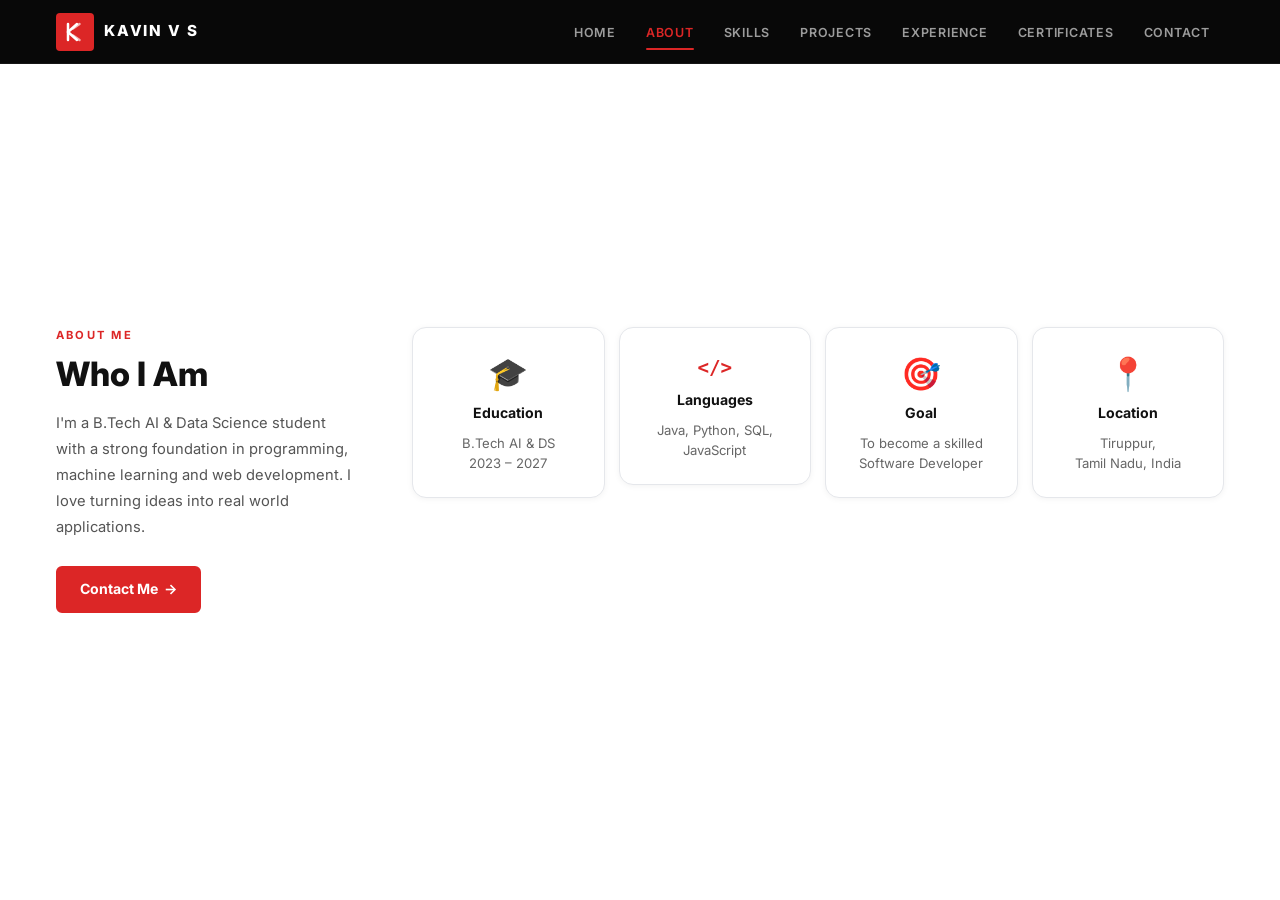
==== about.html @ 6e91eb31 "Initial commit of split portfolio website" ====
<!DOCTYPE html>
<html lang="en">
<head>
<meta charset="UTF-8"/>
<meta name="viewport" content="width=device-width,initial-scale=1.0"/>
<title>Kavin V S — AI &amp; Data Science Student</title>
<meta name="description" content="Portfolio of Kavin V S — B.Tech AI &amp; Data Science student."/>
<link rel="preconnect" href="https://fonts.googleapis.com">
<link rel="preconnect" href="https://fonts.gstatic.com" crossorigin>
<link href="https://fonts.googleapis.com/css2?family=Inter:ital,wght@0,300;0,400;0,500;0,600;0,700;0,800;0,900;1,600&display=swap" rel="stylesheet">
<link rel="stylesheet" href="style.css">
</head>
<body>
<nav id="navbar">
  <div class="nav-logo">
    <div class="logo-box">
      <svg viewBox="0 0 22 22" fill="none" xmlns="http://www.w3.org/2000/svg">
        <path d="M4 3L4 19" stroke="white" stroke-width="2.5" stroke-linecap="round"/>
        <path d="M4 11L13 3" stroke="white" stroke-width="2.5" stroke-linecap="round"/>
        <path d="M4 11L13 19" stroke="white" stroke-width="2.5" stroke-linecap="round"/>
        <path d="M9 7.5L15.5 3" stroke="white" stroke-width="2.5" stroke-linecap="round" opacity="0.65"/>
        <path d="M9 14.5L15.5 19" stroke="white" stroke-width="2.5" stroke-linecap="round" opacity="0.65"/>
      </svg>
    </div>
    <span class="nav-brand">KAVIN V S</span>
  </div>
  <ul class="nav-menu">
    <li><a href="index.html"  id="nav-home">HOME</a></li>
    <li><a href="about.html" class="active" id="nav-about">ABOUT</a></li>
    <li><a href="skills.html"  id="nav-skills">SKILLS</a></li>
    <li><a href="projects.html"  id="nav-projects">PROJECTS</a></li>
    <li><a href="experience.html"  id="nav-experience">EXPERIENCE</a></li>
    <li><a href="certificates.html"  id="nav-certificates">CERTIFICATES</a></li>
    <li><a href="contact.html"  id="nav-contact">CONTACT</a></li>
  </ul>
</nav>

<section id="about">
  <div class="about-inner">
    <div class="about-left reveal">
      <div class="sec-label-red">ABOUT ME</div>
      <h2 class="sec-h2-dark">Who I Am</h2>
      <p class="about-p">I'm a B.Tech AI &amp; Data Science student with a strong foundation in programming, machine learning and web development. I love turning ideas into real world applications.</p>
      <a href="contact.html" class="btn-red-sm" id="btn-about-more">Contact Me &nbsp;&#8594;</a>
    </div>
    <div class="about-cards">
      <div class="abt-card reveal rd1">
        <div class="abt-icon">&#127891;</div>
        <div class="abt-title">Education</div>
        <div class="abt-val">B.Tech AI &amp; DS<br>2023 &#8211; 2027</div>
      </div>
      <div class="abt-card reveal rd2">
        <div class="abt-icon-code">&lt;/&gt;</div>
        <div class="abt-title">Languages</div>
        <div class="abt-val">Java, Python, SQL,<br>JavaScript</div>
      </div>
      <div class="abt-card reveal rd3">
        <div class="abt-icon">&#127919;</div>
        <div class="abt-title">Goal</div>
        <div class="abt-val">To become a skilled<br>Software Developer</div>
      </div>
      <div class="abt-card reveal rd4">
        <div class="abt-icon">&#128205;</div>
        <div class="abt-title">Location</div>
        <div class="abt-val">Tiruppur,<br>Tamil Nadu, India</div>
      </div>
    </div>
  </div>
</section>

<script>
const revIo=new IntersectionObserver(e=>{e.forEach(el=>{if(el.isIntersecting)el.target.classList.add("vis");});},{threshold:.08,rootMargin:"-10px 0px"});
document.querySelectorAll(".reveal").forEach(el=>revIo.observe(el));
</script>
</body>
</html>
---- style.css ----
/* ============================================================
   RESET & BASE
============================================================ */
*,*::before,*::after{margin:0;padding:0;box-sizing:border-box;}
html{scroll-behavior:smooth;overflow-x:hidden;}
body{font-family:Inter,sans-serif;background:#0a0a0a;color:#fff;overflow-x:hidden;line-height:1.6;}
a{text-decoration:none;color:inherit;}
img{max-width:100%;display:block;}
::-webkit-scrollbar{width:4px;}
::-webkit-scrollbar-track{background:#000;}
::-webkit-scrollbar-thumb{background:#dc2626;border-radius:2px;}

/* ============================================================
   NAVBAR
============================================================ */
#navbar{position:fixed;top:0;left:0;right:0;z-index:1000;display:flex;align-items:center;padding:0 56px;height:64px;background:rgba(0,0,0,0.97);border-bottom:1px solid rgba(255,255,255,0.06);}
.nav-logo{display:flex;align-items:center;gap:10px;margin-right:auto;flex-shrink:0;}
.logo-box{width:38px;height:38px;background:#dc2626;border-radius:4px;display:flex;align-items:center;justify-content:center;flex-shrink:0;}
.logo-box svg{width:22px;height:22px;}
.nav-brand{font-size:.95rem;font-weight:800;letter-spacing:.12em;color:#fff;}
.nav-menu{display:flex;align-items:center;gap:2px;list-style:none;}
.nav-menu li a{padding:6px 14px;font-size:.78rem;font-weight:600;letter-spacing:.06em;color:rgba(255,255,255,.6);position:relative;transition:color .2s;}
.nav-menu li a:hover{color:#fff;}
.nav-menu li a.active{color:#dc2626;}
.nav-menu li a.active::after{content:'';position:absolute;bottom:-4px;left:14px;right:14px;height:2px;background:#dc2626;border-radius:1px;}

/* ============================================================
   HERO / HOME
============================================================ */
#home{height:calc(100vh - 0px);min-height:560px;max-height:760px;position:relative;overflow:hidden;display:flex;align-items:center;padding:90px 56px 60px;background:#000;}
.hero-dots{position:absolute;inset:0;pointer-events:none;z-index:0;background-image:radial-gradient(rgba(255,255,255,.06) 1px,transparent 1px);background-size:26px 26px;}
.hero-shapes{position:absolute;right:0;top:0;bottom:0;width:58%;z-index:1;pointer-events:none;overflow:hidden;}
.hs-1{position:absolute;top:0;bottom:0;right:0;left:0;background:#4a0000;clip-path:polygon(18% 0%,100% 0%,100% 100%,0% 100%);}
.hs-2{position:absolute;top:0;bottom:0;right:0;left:10%;background:#7b0000;clip-path:polygon(16% 0%,100% 0%,100% 100%,0% 100%);}
.hs-3{position:absolute;top:0;bottom:0;right:0;left:28%;background:#b01818;clip-path:polygon(18% 0%,100% 0%,100% 100%,0% 100%);}
.hs-4{position:absolute;top:0;bottom:0;right:0;left:50%;background:#dc2626;clip-path:polygon(14% 0%,100% 0%,100% 100%,0% 100%);}
.hero-shapes::after{content:'';position:absolute;inset:0;background-image:radial-gradient(rgba(255,255,255,.06) 1px,transparent 1px);background-size:22px 22px;}
.hero-left{position:relative;z-index:3;max-width:520px;}
.hero-hello{font-size:1.1rem;font-weight:600;color:#dc2626;font-style:italic;margin-bottom:6px;}
.hero-name{font-size:clamp(2.8rem,5.5vw,4.6rem);font-weight:900;letter-spacing:.04em;line-height:1;color:#fff;margin-bottom:16px;text-transform:uppercase;}
.hero-title-row{display:flex;align-items:center;gap:12px;margin-bottom:18px;}
.h-bar{width:4px;height:28px;background:#dc2626;border-radius:2px;flex-shrink:0;}
.hero-subtitle{font-size:1.2rem;font-weight:700;color:#fff;}
.hero-desc{font-size:.97rem;color:rgba(255,255,255,.72);line-height:1.72;margin-bottom:32px;max-width:420px;}
.hero-btns{display:flex;gap:14px;margin-bottom:32px;flex-wrap:wrap;}
.btn-red{display:inline-flex;align-items:center;gap:10px;padding:13px 28px;background:#dc2626;color:#fff;border-radius:6px;font-size:.9rem;font-weight:700;border:2px solid #dc2626;transition:all .25s;}
.btn-red:hover{background:#b91c1c;border-color:#b91c1c;transform:translateY(-2px);box-shadow:0 8px 24px rgba(220,38,38,.35);}
.btn-outline-w{display:inline-flex;align-items:center;gap:10px;padding:13px 28px;background:transparent;color:#fff;border-radius:6px;font-size:.9rem;font-weight:700;border:2px solid rgba(255,255,255,.42);transition:all .25s;}
.btn-outline-w:hover{border-color:#fff;background:rgba(255,255,255,.07);transform:translateY(-2px);}
.hero-socials{display:flex;gap:10px;}
.soc-btn{width:44px;height:44px;border-radius:8px;background:rgba(255,255,255,.07);border:1px solid rgba(255,255,255,.14);display:flex;align-items:center;justify-content:center;color:rgba(255,255,255,.75);transition:all .22s;}
.soc-btn:hover{background:rgba(220,38,38,.18);border-color:#dc2626;color:#fff;}
.soc-btn svg{width:20px;height:20px;}
.hero-photo-wrap{position:absolute;right:0;top:64px;bottom:0;height:calc(100% - 64px);width:52%;z-index:4;display:flex;align-items:flex-end;justify-content:center;pointer-events:none;overflow:hidden;}
.hero-photo-wrap img{height:98%;max-height:98%;width:auto;max-width:none;object-fit:contain;object-position:bottom center;filter:drop-shadow(-8px 0 25px rgba(0,0,0,.9)) drop-shadow(0 0 15px rgba(220,38,38,0.25));display:block;flex-shrink:0;}

/* ============================================================
   ABOUT ME
============================================================ */
#about{background:#fff;color:#111;padding:120px 56px 80px;min-height:calc(100vh - 0px);display:flex;align-items:center;}
.about-inner{max-width:1200px;margin:0 auto;display:flex;align-items:flex-start;gap:56px;width:100%;}
.about-left{flex:0 0 300px;}
.sec-label-red{font-size:.7rem;font-weight:700;letter-spacing:.2em;text-transform:uppercase;color:#dc2626;margin-bottom:10px;}
.sec-h2-dark{font-size:2.1rem;font-weight:800;color:#111;line-height:1.15;margin-bottom:16px;}
.about-p{font-size:.92rem;line-height:1.78;color:#555;margin-bottom:26px;}
.btn-red-sm{display:inline-flex;align-items:center;gap:8px;padding:10px 22px;background:#dc2626;color:#fff;border-radius:6px;font-size:.88rem;font-weight:700;border:2px solid #dc2626;transition:all .25s;}
.btn-red-sm:hover{background:#b91c1c;border-color:#b91c1c;transform:translateY(-2px);}
.about-cards{flex:1;display:grid;grid-template-columns:repeat(4,1fr);gap:14px;align-items:start;}
.abt-card{background:#fff;border:1px solid #e5e7eb;border-radius:14px;padding:30px 16px 24px;text-align:center;transition:all .28s;box-shadow:0 1px 6px rgba(0,0,0,.05);}
.abt-card:hover{box-shadow:0 10px 36px rgba(220,38,38,.13);border-color:rgba(220,38,38,.3);transform:translateY(-5px);}
.abt-icon{font-size:2rem;color:#dc2626;margin-bottom:12px;line-height:1;}
.abt-icon-code{font-size:1.2rem;font-weight:900;color:#dc2626;font-family:monospace;margin-bottom:12px;line-height:1;}
.abt-title{font-size:.88rem;font-weight:700;color:#111;margin-bottom:8px;}
.abt-val{font-size:.82rem;color:#666;line-height:1.55;}

/* ============================================================
   SKILLS
============================================================ */
#skills{background:#111;padding:120px 56px 80px;min-height:calc(100vh - 0px);display:flex;align-items:center;}
.skills-wrap{max-width:1200px;margin:0 auto;width:100%;}
.sec-h2-light{font-size:2.1rem;font-weight:800;color:#fff;margin-bottom:44px;line-height:1.15;}
.skills-grid{display:flex;flex-wrap:wrap;gap:22px;justify-content:center;}
.skill-chip{display:flex;flex-direction:column;align-items:center;gap:8px;width:90px;cursor:default;}
.sk-icon-box{width:66px;height:66px;background:#1c1c1c;border:1px solid rgba(255,255,255,.1);border-radius:13px;display:flex;align-items:center;justify-content:center;transition:all .24s;}
.skill-chip:hover .sk-icon-box{border-color:#dc2626;background:rgba(220,38,38,.1);}
.sk-icon-box img{width:38px;height:38px;object-fit:contain;}
.sk-name{font-size:.75rem;font-weight:500;color:rgba(255,255,255,.65);text-align:center;transition:color .2s;}
.skill-chip:hover .sk-name{color:#fff;}
.sk-underline{width:26px;height:2px;background:#dc2626;border-radius:1px;}

/* ============================================================
   PROJECTS
============================================================ */
#projects{background:#0a0a0a;padding:120px 56px 80px;min-height:calc(100vh - 0px);display:flex;align-items:center;}
.proj-header-row{max-width:1200px;margin:0 auto 36px;display:flex;align-items:flex-end;justify-content:space-between;width:100%;}
.view-all-link{display:flex;align-items:center;gap:6px;font-size:.88rem;font-weight:700;color:#dc2626;transition:gap .2s;}
.view-all-link:hover{gap:10px;}
.projects-inner{max-width:1200px;margin:0 auto;width:100%;}
.projects-grid{display:grid;grid-template-columns:repeat(3,1fr);gap:22px;}
.proj-card{background:#111;border-radius:14px;overflow:hidden;border:1px solid rgba(255,255,255,.07);transition:all .3s;}
.proj-card:hover{border-color:rgba(220,38,38,.35);transform:translateY(-6px);box-shadow:0 28px 64px rgba(220,38,38,.12);}
.proj-thumb{width:100%;height:158px;overflow:hidden;}
.proj-thumb-inner{width:100%;height:100%;display:flex;align-items:center;justify-content:center;}
.proj-body{padding:18px 20px 22px;}
.proj-title{font-size:.97rem;font-weight:700;color:#fff;margin-bottom:7px;line-height:1.35;}
.proj-desc{font-size:.82rem;color:rgba(255,255,255,.57);line-height:1.62;margin-bottom:14px;}
.proj-tags{display:flex;flex-wrap:wrap;gap:6px;margin-bottom:14px;}
.ptag{padding:3px 9px;background:rgba(220,38,38,.1);border:1px solid rgba(220,38,38,.22);border-radius:4px;font-size:.72rem;font-weight:600;color:#ef4444;}
.proj-links{display:flex;gap:18px;}
.plink{display:flex;align-items:center;gap:5px;font-size:.8rem;font-weight:700;color:#dc2626;transition:opacity .2s;}
.plink:hover{opacity:.75;}
.plink svg{width:14px;height:14px;}

/* ============================================================
   EXPERIENCE
============================================================ */
#experience{background:#fff;color:#111;padding:120px 56px 80px;min-height:calc(100vh - 0px);display:flex;align-items:center;}
.exp-inner{max-width:1200px;margin:0 auto;width:100%;}
.tl-wrap{margin-top:52px;position:relative;}
.tl-rail{position:absolute;top:28px;left:12.5%;right:12.5%;height:2px;background:#e5e7eb;z-index:0;}
.tl-rail-fill{height:100%;background:#dc2626;width:75%;}
.tl-items{display:flex;justify-content:space-between;position:relative;z-index:1;}
.tl-item{display:flex;flex-direction:column;align-items:center;text-align:center;flex:1;}
.tl-icon-wrap{width:56px;height:56px;border-radius:50%;background:rgba(220,38,38,.1);border:2px solid rgba(220,38,38,.25);display:flex;align-items:center;justify-content:center;font-size:1.4rem;margin-bottom:20px;position:relative;}
.tl-icon-wrap::before{content:'';position:absolute;top:-22px;left:50%;transform:translateX(-50%);width:12px;height:12px;border-radius:50%;background:#dc2626;border:3px solid #fff;box-shadow:0 0 0 2px #dc2626;}
.tl-year{font-size:.83rem;font-weight:700;color:#dc2626;margin-bottom:5px;}
.tl-ev-title{font-size:.97rem;font-weight:700;color:#111;margin-bottom:6px;}
.tl-ev-desc{font-size:.8rem;color:#888;line-height:1.55;max-width:140px;margin:0 auto;}

/* ============================================================
   CERTIFICATES
============================================================ */
#certificates{background:#111;padding:120px 56px 80px;min-height:calc(100vh - 0px);display:flex;align-items:center;}
.certs-inner{max-width:1200px;margin:0 auto;width:100%;}
.certs-grid{display:grid;grid-template-columns:repeat(3,1fr);gap:20px;margin-top:40px;}
.cert-card{background:#191919;border:1px solid rgba(255,255,255,.08);border-radius:14px;padding:38px 20px 30px;text-align:center;transition:all .28s;}
.cert-card:hover{border-color:rgba(220,38,38,.3);transform:translateY(-5px);box-shadow:0 18px 44px rgba(220,38,38,.09);}
.cert-logo-text{font-size:1.7rem;font-weight:900;letter-spacing:-.02em;margin-bottom:14px;line-height:1;}
.cert-course{font-size:.9rem;font-weight:700;color:#fff;margin-bottom:4px;}
.cert-issuer{font-size:.77rem;color:rgba(255,255,255,.42);}

/* ============================================================
   FOOTER / CONTACT
============================================================ */
#contact{background:#000;padding:120px 56px 0;min-height:calc(100vh - 0px);display:flex;flex-direction:column;justify-content:space-between;}
.footer-cta{max-width:1200px;margin:0 auto;background:#111;border-radius:16px;padding:48px 56px;display:flex;align-items:center;gap:48px;width:100%;}
.footer-cta-text{flex:1;}
.footer-cta-text h2{font-size:2rem;font-weight:800;line-height:1.25;}
.footer-cta-text h2 em{font-style:normal;color:#dc2626;}
.footer-contacts{display:flex;gap:36px;flex-wrap:wrap;}
.fc-item{display:flex;align-items:center;gap:12px;}
.fc-icon-box{width:42px;height:42px;background:#dc2626;border-radius:8px;display:flex;align-items:center;justify-content:center;flex-shrink:0;}
.fc-label{font-size:.7rem;font-weight:700;color:rgba(255,255,255,.4);letter-spacing:.08em;text-transform:uppercase;margin-bottom:2px;}
.fc-value{font-size:.82rem;font-weight:600;color:#fff;}
.footer-bottom{max-width:1200px;margin:0 auto;border-top:1px solid rgba(255,255,255,.07);padding:20px 0 28px;display:flex;align-items:center;justify-content:space-between;gap:12px;width:100%;}
.fb-left{display:flex;align-items:center;gap:8px;}
.fb-logo-mini{width:26px;height:26px;background:#dc2626;border-radius:4px;display:flex;align-items:center;justify-content:center;font-size:.55rem;font-weight:900;color:#fff;flex-shrink:0;}
.fb-copy{font-size:.78rem;color:rgba(255,255,255,.32);}
.fb-center{font-size:.78rem;color:rgba(255,255,255,.32);display:flex;align-items:center;gap:5px;}
.fb-backtop{display:flex;align-items:center;gap:8px;cursor:pointer;font-size:.78rem;color:rgba(255,255,255,.45);font-weight:600;transition:color .2s;}
.fb-backtop:hover{color:#fff;}
.fb-top-circle{width:34px;height:34px;background:#dc2626;border-radius:50%;display:flex;align-items:center;justify-content:center;font-size:.9rem;}
.fb-backtop:hover .fb-top-circle{background:#b91c1c;}

/* ============================================================
   REVEAL / ANIMATIONS
============================================================ */
.reveal{opacity:0;transform:translateY(26px);transition:opacity .6s ease,transform .6s ease;}
.reveal.vis{opacity:1;transform:translateY(0);}
.rd1{transition-delay:.1s;}.rd2{transition-delay:.2s;}.rd3{transition-delay:.3s;}.rd4{transition-delay:.4s;}

/* ============================================================
   RESPONSIVE
============================================================ */
@media(max-width:1100px){.about-cards{grid-template-columns:repeat(2,1fr);}.certs-grid{grid-template-columns:repeat(2,1fr);}}
@media(max-width:900px){
  #navbar{padding:0 20px;}.nav-menu{display:none;}
  #home{padding:80px 20px 40px;}.hero-shapes,.hero-photo-wrap{display:none;}.hero-left{max-width:100%;}
  #about{padding:80px 20px 60px;}.about-inner{flex-direction:column;gap:32px;}.about-left{flex:none;width:100%;}.about-cards{grid-template-columns:repeat(2,1fr);}
  #skills{padding:80px 20px 60px;}#projects{padding:80px 20px 60px;}.projects-grid{grid-template-columns:1fr;}.proj-header-row{flex-direction:column;align-items:flex-start;gap:10px;}
  #experience{padding:80px 20px 60px;}.tl-rail{display:none;}.tl-items{flex-direction:column;align-items:flex-start;gap:28px;padding-left:60px;}.tl-item{text-align:left;align-items:flex-start;}.tl-icon-wrap::before{top:50%;left:-34px;transform:translateY(-50%);}.tl-ev-desc{max-width:none;margin:0;}
  #certificates{padding:80px 20px 60px;}.certs-grid{grid-template-columns:repeat(2,1fr);}
  #contact{padding:80px 20px 0;}.footer-cta{flex-direction:column;padding:30px 24px;gap:24px;}.footer-contacts{flex-direction:column;gap:16px;}.footer-bottom{flex-direction:column;text-align:center;padding:16px 0 24px;}
}
@media(max-width:480px){.about-cards{grid-template-columns:1fr;}.certs-grid{grid-template-columns:1fr;}.hero-btns{flex-direction:column;}.btn-red,.btn-outline-w{justify-content:center;}}
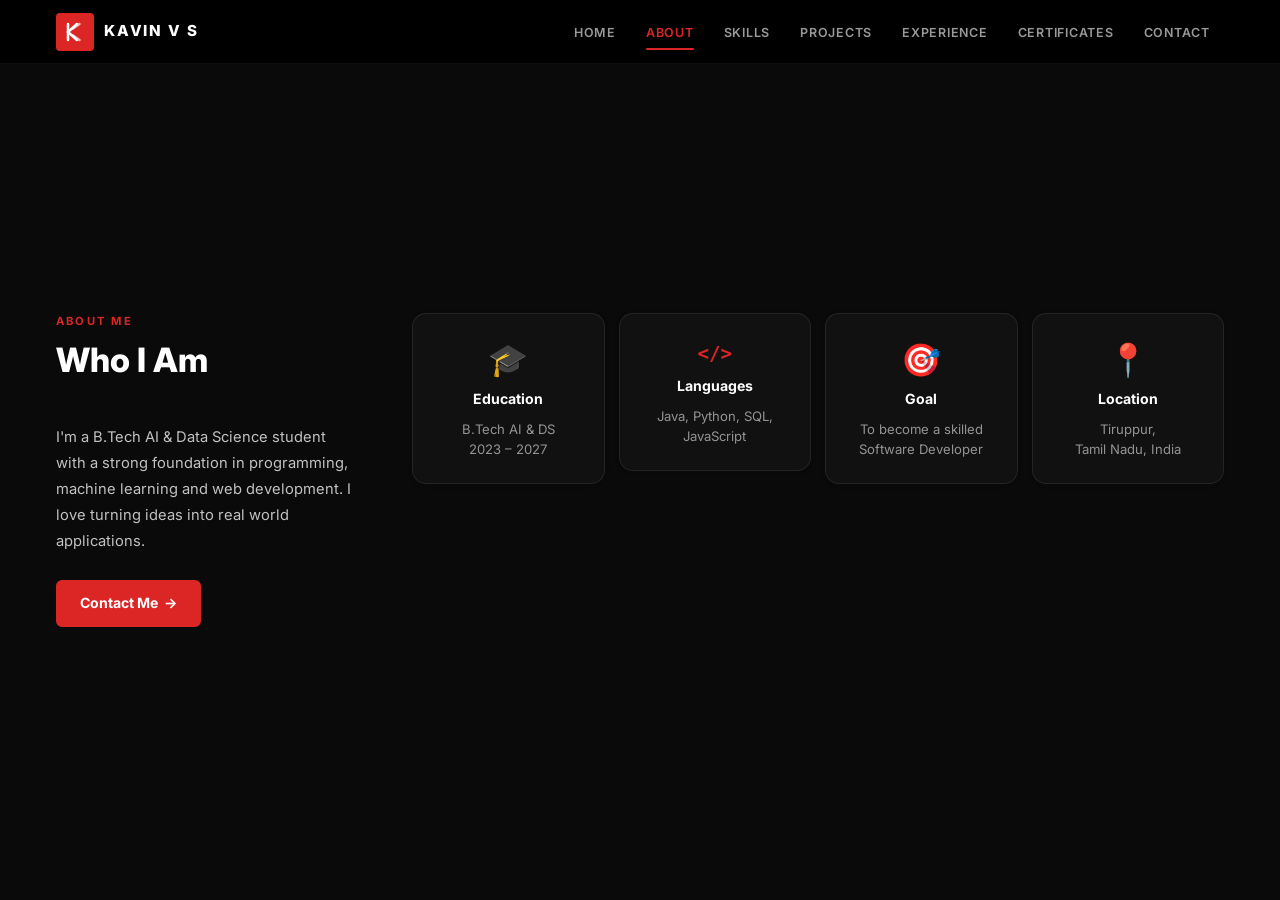
==== commit 67f0335c: "Convert About and Experience pages to unified dark theme" ====
--- a/about.html
+++ b/about.html
@@ -39,7 +39,7 @@
   <div class="about-inner">
     <div class="about-left reveal">
       <div class="sec-label-red">ABOUT ME</div>
-      <h2 class="sec-h2-dark">Who I Am</h2>
+      <h2 class="sec-h2-light">Who I Am</h2>
       <p class="about-p">I'm a B.Tech AI &amp; Data Science student with a strong foundation in programming, machine learning and web development. I love turning ideas into real world applications.</p>
       <a href="contact.html" class="btn-red-sm" id="btn-about-more">Contact Me &nbsp;&#8594;</a>
     </div>
--- a/style.css
+++ b/style.css
@@ -57,21 +57,21 @@
 /* ============================================================
    ABOUT ME
 ============================================================ */
-#about{background:#fff;color:#111;padding:120px 56px 80px;min-height:calc(100vh - 0px);display:flex;align-items:center;}
+#about{background:#0a0a0a;color:#fff;padding:120px 56px 80px;min-height:calc(100vh - 0px);display:flex;align-items:center;}
 .about-inner{max-width:1200px;margin:0 auto;display:flex;align-items:flex-start;gap:56px;width:100%;}
 .about-left{flex:0 0 300px;}
 .sec-label-red{font-size:.7rem;font-weight:700;letter-spacing:.2em;text-transform:uppercase;color:#dc2626;margin-bottom:10px;}
 .sec-h2-dark{font-size:2.1rem;font-weight:800;color:#111;line-height:1.15;margin-bottom:16px;}
-.about-p{font-size:.92rem;line-height:1.78;color:#555;margin-bottom:26px;}
+.about-p{font-size:.92rem;line-height:1.78;color:rgba(255,255,255,.75);margin-bottom:26px;}
 .btn-red-sm{display:inline-flex;align-items:center;gap:8px;padding:10px 22px;background:#dc2626;color:#fff;border-radius:6px;font-size:.88rem;font-weight:700;border:2px solid #dc2626;transition:all .25s;}
 .btn-red-sm:hover{background:#b91c1c;border-color:#b91c1c;transform:translateY(-2px);}
 .about-cards{flex:1;display:grid;grid-template-columns:repeat(4,1fr);gap:14px;align-items:start;}
-.abt-card{background:#fff;border:1px solid #e5e7eb;border-radius:14px;padding:30px 16px 24px;text-align:center;transition:all .28s;box-shadow:0 1px 6px rgba(0,0,0,.05);}
-.abt-card:hover{box-shadow:0 10px 36px rgba(220,38,38,.13);border-color:rgba(220,38,38,.3);transform:translateY(-5px);}
+.abt-card{background:#111;border:1px solid rgba(255,255,255,.08);border-radius:14px;padding:30px 16px 24px;text-align:center;transition:all .28s;box-shadow:0 1px 6px rgba(0,0,0,.05);}
+.abt-card:hover{box-shadow:0 10px 36px rgba(220,38,38,.15);border-color:rgba(220,38,38,.35);transform:translateY(-5px);}
 .abt-icon{font-size:2rem;color:#dc2626;margin-bottom:12px;line-height:1;}
 .abt-icon-code{font-size:1.2rem;font-weight:900;color:#dc2626;font-family:monospace;margin-bottom:12px;line-height:1;}
-.abt-title{font-size:.88rem;font-weight:700;color:#111;margin-bottom:8px;}
-.abt-val{font-size:.82rem;color:#666;line-height:1.55;}
+.abt-title{font-size:.88rem;font-weight:700;color:#fff;margin-bottom:8px;}
+.abt-val{font-size:.82rem;color:rgba(255,255,255,.55);line-height:1.55;}
 
 /* ============================================================
    SKILLS
@@ -114,18 +114,18 @@
 /* ============================================================
    EXPERIENCE
 ============================================================ */
-#experience{background:#fff;color:#111;padding:120px 56px 80px;min-height:calc(100vh - 0px);display:flex;align-items:center;}
+#experience{background:#0a0a0a;color:#fff;padding:120px 56px 80px;min-height:calc(100vh - 0px);display:flex;align-items:center;}
 .exp-inner{max-width:1200px;margin:0 auto;width:100%;}
 .tl-wrap{margin-top:52px;position:relative;}
-.tl-rail{position:absolute;top:28px;left:12.5%;right:12.5%;height:2px;background:#e5e7eb;z-index:0;}
+.tl-rail{position:absolute;top:28px;left:12.5%;right:12.5%;height:2px;background:rgba(255,255,255,.08);z-index:0;}
 .tl-rail-fill{height:100%;background:#dc2626;width:75%;}
 .tl-items{display:flex;justify-content:space-between;position:relative;z-index:1;}
 .tl-item{display:flex;flex-direction:column;align-items:center;text-align:center;flex:1;}
 .tl-icon-wrap{width:56px;height:56px;border-radius:50%;background:rgba(220,38,38,.1);border:2px solid rgba(220,38,38,.25);display:flex;align-items:center;justify-content:center;font-size:1.4rem;margin-bottom:20px;position:relative;}
-.tl-icon-wrap::before{content:'';position:absolute;top:-22px;left:50%;transform:translateX(-50%);width:12px;height:12px;border-radius:50%;background:#dc2626;border:3px solid #fff;box-shadow:0 0 0 2px #dc2626;}
+.tl-icon-wrap::before{content:'';position:absolute;top:-22px;left:50%;transform:translateX(-50%);width:12px;height:12px;border-radius:50%;background:#dc2626;border:3px solid #0a0a0a;box-shadow:0 0 0 2px #dc2626;}
 .tl-year{font-size:.83rem;font-weight:700;color:#dc2626;margin-bottom:5px;}
-.tl-ev-title{font-size:.97rem;font-weight:700;color:#111;margin-bottom:6px;}
-.tl-ev-desc{font-size:.8rem;color:#888;line-height:1.55;max-width:140px;margin:0 auto;}
+.tl-ev-title{font-size:.97rem;font-weight:700;color:#fff;margin-bottom:6px;}
+.tl-ev-desc{font-size:.8rem;color:rgba(255,255,255,.55);line-height:1.55;max-width:140px;margin:0 auto;}
 
 /* ============================================================
    CERTIFICATES
